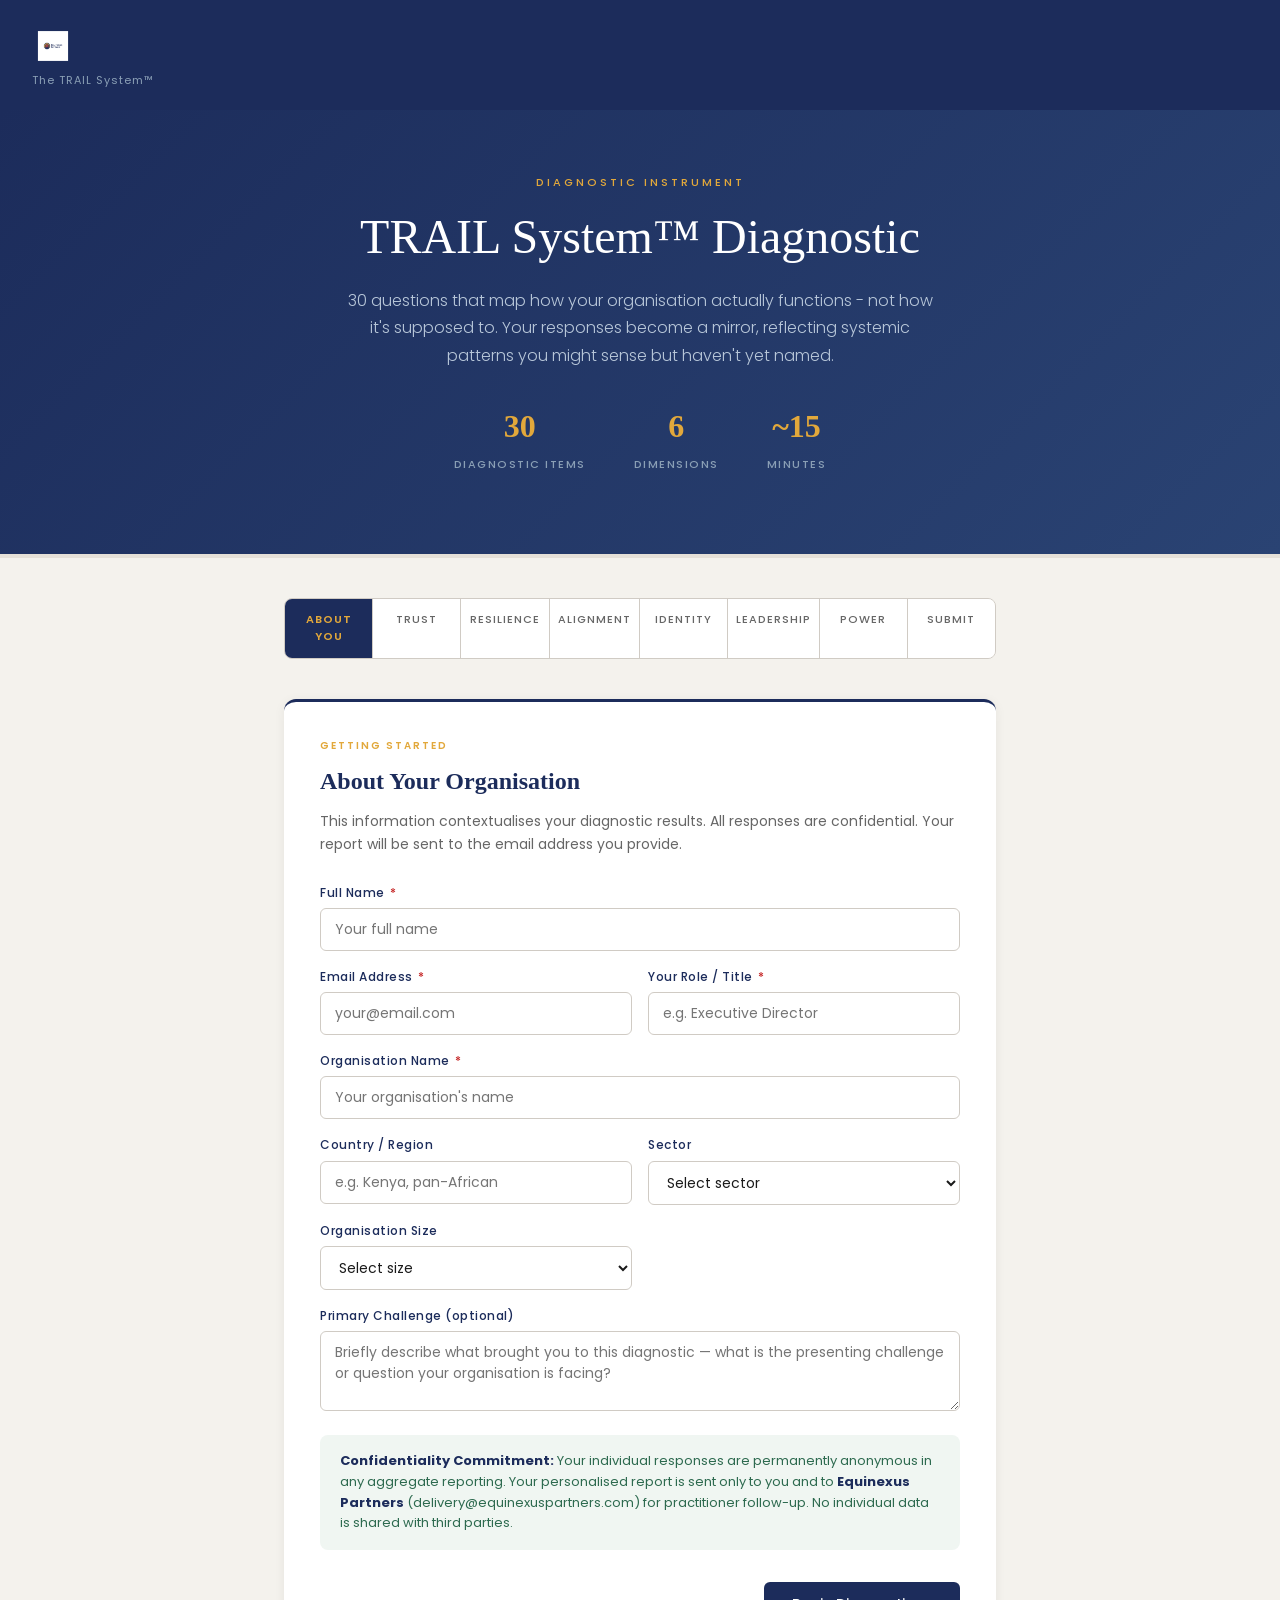
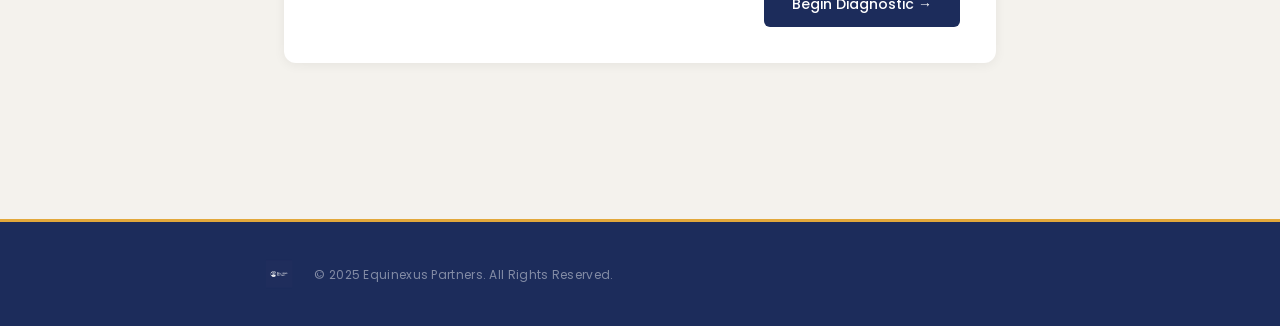
==== index.html @ 81860907 "Rename Trail.html to index.html" ====
<!DOCTYPE html>
<html lang="en">
<head>
<meta charset="UTF-8">
<meta name="viewport" content="width=device-width, initial-scale=1">
<title>TRAIL System™ Diagnostic | Equinexus Partners</title>
<link rel="stylesheet" href="styles.css">
<link href="https://fonts.googleapis.com/css2?family=Cinzel:wght@400;600;700&family=Poppins:wght@300;400;500;600;700&display=swap" rel="stylesheet">
</head>
<body>

<header class="site-header">
  <div class="header-left">
    <!-- White/ivory logo for header (has white background — blends on light header) -->
    <img src="media/Equinexuslogo-SoftIvory-Support.png" alt="Equinexus Partners" class="header-logo" style="height:52px;width:auto;display:block;">
  <div class="tagline">The TRAIL System&trade;</div>
</header>

<div class="hero">
  <div class="hero-eyebrow">Diagnostic Instrument</div>
  <h1>TRAIL System&trade; Diagnostic</h1>
  <p>30 questions that map how your organisation actually functions - not how it&#39;s supposed to. Your responses become a mirror, reflecting systemic patterns you might sense but haven&#39;t yet named.</p>
  <div class="hero-stats">
    <div class="hero-stat"><div class="num">30</div><div class="label">Diagnostic Items</div></div>
    <div class="hero-stat"><div class="num">6</div><div class="label">Dimensions</div></div>
    <div class="hero-stat"><div class="num">~15</div><div class="label">Minutes</div></div>
  </div>
</div>

<div class="progress-bar-outer">
  <div class="progress-bar-inner" id="progressBar"></div>
</div>

<div class="main">

  <!-- PHASE INDICATOR -->
  <div class="phase-indicator" id="phaseIndicator">
    <div class="phase-step active" id="ph0">About You</div>
    <div class="phase-step" id="ph1">Trust</div>
    <div class="phase-step" id="ph2">Resilience</div>
    <div class="phase-step" id="ph3">Alignment</div>
    <div class="phase-step" id="ph4">Identity</div>
    <div class="phase-step" id="ph5">Leadership</div>
    <div class="phase-step" id="ph6">Power</div>
    <div class="phase-step" id="ph7">Submit</div>
  </div>

  <!-- SECTION 0: INTRO -->
  <div class="section-card intro-card active" id="sec-0">
    <div class="section-header">
      <div class="section-eyebrow">Getting Started</div>
      <h2>About Your Organisation</h2>
      <p>This information contextualises your diagnostic results. All responses are confidential. Your report will be sent to the email address you provide.</p>
    </div>
    <div class="intro-grid">
      <div class="field-group field-full">
        <label>Full Name <span class="req">*</span></label>
        <input type="text" id="f-name" placeholder="Your full name" required>
      </div>
      <div class="field-group">
        <label>Email Address <span class="req">*</span></label>
        <input type="email" id="f-email" placeholder="your@email.com" required>
      </div>
      <div class="field-group">
        <label>Your Role / Title <span class="req">*</span></label>
        <input type="text" id="f-role" placeholder="e.g. Executive Director">
      </div>
      <div class="field-group field-full">
        <label>Organisation Name <span class="req">*</span></label>
        <input type="text" id="f-orgName" placeholder="Your organisation&#39;s name">
      </div>
      <div class="field-group">
        <label>Country / Region</label>
        <input type="text" id="f-country" placeholder="e.g. Kenya, pan-African">
      </div>
      <div class="field-group">
        <label>Sector</label>
        <select id="f-sector">
          <option value="">Select sector</option>
          <option>INGO / International NGO</option>
          <option>Local NGO / Civil Society</option>
          <option>Foundation / Philanthropy</option>
          <option>Social Enterprise</option>
          <option>Corporate / Private Sector</option>
          <option>University / Higher Education</option>
          <option>Government / Public Sector</option>
          <option>Multilateral / UN Agency</option>
          <option>Other</option>
        </select>
      </div>
      <div class="field-group">
        <label>Organisation Size</label>
        <select id="f-orgSize">
          <option value="">Select size</option>
          <option>1&#8211;20 staff</option>
          <option>21&#8211;50 staff</option>
          <option>51&#8211;150 staff</option>
          <option>151&#8211;500 staff</option>
          <option>500+ staff</option>
        </select>
      </div>
      <div class="field-group field-full">
        <label>Primary Challenge (optional)</label>
        <textarea id="f-challenge" placeholder="Briefly describe what brought you to this diagnostic &#8212; what is the presenting challenge or question your organisation is facing?"></textarea>
      </div>
    </div>
    <div class="privacy-note">
      <strong>Confidentiality Commitment:</strong> Your individual responses are permanently anonymous in any aggregate reporting. Your personalised report is sent only to you and to <strong>Equinexus Partners</strong> (delivery@equinexuspartners.com) for practitioner follow-up. No individual data is shared with third parties.
    </div>
    <div id="err-0" class="error-msg"></div>
    <div class="nav-row">
      <div></div>
      <button class="btn btn-primary" onclick="nextSection(0)">Begin Diagnostic &rarr;</button>
    </div>
  </div>

  <!-- SECTIONS 1-6: DIMENSIONS (Generated by JavaScript) -->

  <!-- SECTION 7: SUBMIT -->
  <div class="section-card" id="sec-7">
    <div class="section-header">
      <div class="section-eyebrow">Final Step</div>
      <h2>Review &amp; Generate Your Report</h2>
      <p>You have completed all 30 diagnostic items. Your responses will now be scored across six dimensions, interpreted through the TRAIL conditions framework, and a personalised Stewardship Debt Profile Report will be generated for you.</p>
    </div>
    <div style="background:#f9f6f2;border-radius:8px;padding:20px 24px;margin-bottom:24px;border-left:3px solid #e2a83b">
      <div style="font-size:12px;letter-spacing:1px;text-transform:uppercase;color:#1c2c5b;margin-bottom:12px;font-weight:600">What happens when you submit</div>
      <div style="font-size:14px;color:#2a2a2a;line-height:1.8">
        &#10022; Your responses are scored across T&middot;R&middot;A&middot;I&middot;L&middot;P dimensions<br>
        &#10022; The Power &amp; Stewardship modifier is applied<br>
        &#10022; Your coherence condition is identified per dimension<br>
        &#10022; An archetype is assigned<br>
        &#10022; An AI-powered narrative report is generated by the Equinexus diagnostic intelligence system<br>
        &#10022; Your report is emailed to you and to our practitioners
      </div>
    </div>
    <div id="err-7" class="error-msg"></div>
    <div class="nav-row">
      <button class="btn btn-secondary" onclick="prevSection(7)">&larr; Back</button>
      <button class="btn btn-submit" onclick="submitSurvey()" id="submitBtn">Generate My Report &rarr;</button>
    </div>
  </div>

  <!-- RESULT -->
  <div class="result-card" id="resultCard">
    <div class="submit-icon">&#10022;</div>
    <div id="result-sdi" class="result-sdi">&mdash;</div>
    <div class="result-level">Stewardship Debt Index</div>
    <div id="result-level-label" style="font-size:16px;font-weight:600;color:#1c2c5b;margin-top:8px"></div>
    <div id="result-arch" class="result-arch"></div>
    <p id="result-email-sent" style="font-size:14px;color:#666;margin-top:20px;line-height:1.6"></p>
    <div class="result-links">
      <a id="reportLink" href="#" target="_blank" class="btn btn-primary" style="text-decoration:none;display:block">View Full Report &rarr;</a>
    </div>
    <div class="privacy-note" style="margin-top:20px">
      To schedule a Sense-Making Session with an Equinexus practitioner, contact <strong>delivery@equinexuspartners.com</strong>
    </div>
  </div>

</div>

<!-- LOADING OVERLAY -->
<div class="loading-overlay" id="loadingOverlay">
  <div class="loading-logo">Equinexus Partners &middot; The TRAIL System&trade;</div>
  <div class="spinner"></div>
  <div class="loading-status" id="loadingStatus">Processing your diagnostic...</div>
  <div class="loading-sub">This takes 30&#8211;60 seconds. Your report is being generated by the Equinexus diagnostic intelligence system.</div>
  <div class="loading-steps">
    <div class="loading-step active" id="lstep-1"><div class="step-dot"></div>Scoring six TRAIL dimensions</div>
    <div class="loading-step" id="lstep-2"><div class="step-dot"></div>Applying Power &amp; Stewardship modifier</div>
    <div class="loading-step" id="lstep-3"><div class="step-dot"></div>Identifying coherence conditions</div>
    <div class="loading-step" id="lstep-4"><div class="step-dot"></div>Assigning archetype profile</div>
    <div class="loading-step" id="lstep-5"><div class="step-dot"></div>Generating narrative report</div>
    <div class="loading-step" id="lstep-6"><div class="step-dot"></div>Building PDF report document</div>
    <div class="loading-step" id="lstep-7"><div class="step-dot"></div>Sending report to your email</div>
  </div>
</div>

<!-- ============================================================
     FOOTER
     ============================================================ -->
<footer class="site-footer">
  <div class="site-footer-inner">
    <img src="media/Equinexuslogo deepindigo-Anchor.png" alt="Equinexus Partners" class="footer-logo" style="height:48px;width:auto;display:block;border-radius:6px;">
      <span class="footer-copy">&copy; 2025 Equinexus Partners. All Rights Reserved.</span>
  </div>
</footer>

<script src="script.js"></script>
</body>
</html>
---- styles.css ----
@import url('https://fonts.googleapis.com/css2?family=Poppins:wght@300;400;500;600;700&display=swap');

* {
  box-sizing: border-box;
  margin: 0;
  padding: 0;
}

:root {
  /* EQUINEXUS BRAND COLORS */
  --primary: #1c2c5b;      /* Deep Indigo - anchor */
  --accent: #e2a83b;       /* Golden Ochre - warmth/heritage */
  --energy: #d14f3f;       /* Valencia Red - courage/innovation */
  --background: #f4f2ed;   /* Soft Ivory - transparency */
  --white: #ffffff;
  --text: #1a1a1a;
  --muted: #666666;
  --border: #d0cbc4;
  --danger: #c62828;
}

body {
  font-family: 'Poppins', sans-serif;
  background: var(--background);
  color: var(--text);
  min-height: 100vh;
  line-height: 1.6;
}

/* HEADER */
.site-header {
  background: var(--primary);
  padding: 20px 32px;
  display: flex;
  align-items: center;
  justify-content: space-between;
}

.site-header .brand {
  font-family: Georgia, serif;
  font-size: 13px;
  letter-spacing: 3px;
  text-transform: uppercase;
  color: var(--accent);
  font-weight: 600;
}

.site-header .tagline {
  font-size: 11px;
  color: #8a9fb5;
  letter-spacing: 1px;
}

/* HERO */
.hero {
  background: linear-gradient(135deg, #1c2c5b 0%, #2a4373 100%);
  color: #fff;
  padding: 64px 32px 80px;
  text-align: center;
}

.hero-eyebrow {
  font-size: 11px;
  letter-spacing: 3px;
  text-transform: uppercase;
  color: var(--accent);
  margin-bottom: 16px;
  font-weight: 500;
}

.hero h1 {
  font-family: Georgia, serif;
  font-size: clamp(28px, 5vw, 48px);
  font-weight: 400;
  line-height: 1.25;
  margin-bottom: 20px;
}

.hero p {
  font-size: 16px;
  color: #b8c7d9;
  max-width: 600px;
  margin: 0 auto 32px;
  line-height: 1.7;
  font-weight: 300;
}

.hero-stats {
  display: flex;
  justify-content: center;
  gap: 48px;
  flex-wrap: wrap;
  margin-top: 32px;
}

.hero-stat .num {
  font-family: Georgia, serif;
  font-size: 32px;
  color: var(--accent);
  font-weight: 600;
}

.hero-stat .label {
  font-size: 11px;
  letter-spacing: 1.5px;
  text-transform: uppercase;
  color: #8a9fb5;
  margin-top: 4px;
  font-weight: 500;
}

/* PROGRESS BAR */
.progress-bar-outer {
  background: #e5e0d8;
  height: 4px;
  position: sticky;
  top: 0;
  z-index: 100;
}

.progress-bar-inner {
  height: 4px;
  background: var(--accent);
  transition: width 0.4s ease;
  width: 0%;
}

/* MAIN CONTAINER */
.main {
  max-width: 760px;
  margin: 0 auto;
  padding: 40px 24px 80px;
}

/* PHASE INDICATOR */
.phase-indicator {
  display: flex;
  gap: 0;
  margin-bottom: 40px;
  border-radius: 8px;
  overflow: hidden;
  border: 1px solid var(--border);
}

.phase-step {
  flex: 1;
  padding: 12px 8px;
  text-align: center;
  background: var(--white);
  font-size: 11px;
  letter-spacing: 1px;
  text-transform: uppercase;
  color: var(--muted);
  border-right: 1px solid var(--border);
  transition: all 0.3s;
  font-weight: 500;
}

.phase-step:last-child {
  border-right: none;
}

.phase-step.active {
  background: var(--primary);
  color: var(--accent);
  font-weight: 600;
}

.phase-step.done {
  background: #e8f0eb;
  color: #2d6a4f;
  font-weight: 500;
}

/* SECTION CARD */
.section-card {
  background: var(--white);
  border-radius: 12px;
  padding: 36px;
  margin-bottom: 28px;
  box-shadow: 0 2px 12px rgba(0, 0, 0, 0.06);
  border-top: 3px solid var(--accent);
  display: none;
}

.section-card.active {
  display: block;
}

.section-card.intro-card {
  border-top-color: var(--primary);
}

.section-header {
  margin-bottom: 28px;
}

.section-eyebrow {
  font-size: 10px;
  letter-spacing: 2px;
  text-transform: uppercase;
  color: var(--accent);
  margin-bottom: 8px;
  font-weight: 600;
}

.section-header h2 {
  font-family: Georgia, serif;
  font-size: 24px;
  font-weight: 600;
  color: var(--primary);
  margin-bottom: 10px;
}

.section-header p {
  font-size: 14px;
  color: var(--muted);
  line-height: 1.6;
  font-weight: 400;
}

/* INTRO FORM FIELDS */
.intro-grid {
  display: grid;
  grid-template-columns: 1fr 1fr;
  gap: 16px;
  margin-bottom: 24px;
}

@media (max-width: 580px) {
  .intro-grid {
    grid-template-columns: 1fr;
  }
}

.field-group {
  display: flex;
  flex-direction: column;
  gap: 6px;
}

.field-group label {
  font-size: 12px;
  font-weight: 500;
  color: var(--primary);
  letter-spacing: 0.5px;
}

.field-group label span.req {
  color: var(--danger);
  margin-left: 2px;
}

.field-group input,
.field-group select,
.field-group textarea {
  padding: 10px 14px;
  border: 1.5px solid var(--border);
  border-radius: 6px;
  font-family: 'Poppins', sans-serif;
  font-size: 14px;
  color: var(--text);
  background: var(--white);
  transition: border-color 0.2s;
  width: 100%;
}

.field-group input:focus,
.field-group select:focus,
.field-group textarea:focus {
  outline: none;
  border-color: var(--primary);
}

.field-group textarea {
  resize: vertical;
  min-height: 80px;
}

.field-full {
  grid-column: 1 / -1;
}

/* LIKERT QUESTIONS */
.question-block {
  padding: 20px 0;
  border-bottom: 1px solid var(--border);
  transition: all 0.3s;
}

.question-block:last-child {
  border-bottom: none;
}

.question-block.highlight-error {
  background: #fff8e6;
  border-left: 3px solid var(--accent);
  padding-left: 17px;
  border-radius: 6px;
}

.question-text {
  font-size: 15px;
  font-weight: 400;
  color: var(--text);
  margin-bottom: 16px;
  line-height: 1.6;
}

.question-code {
  font-size: 10px;
  letter-spacing: 1.5px;
  text-transform: uppercase;
  color: var(--accent);
  font-weight: 600;
  margin-bottom: 6px;
}

.likert-row {
  display: flex;
  gap: 8px;
  flex-wrap: wrap;
}

.likert-option {
  flex: 1;
  min-width: 56px;
}

.likert-option input[type="radio"] {
  display: none;
}

.likert-option label {
  display: flex;
  flex-direction: column;
  align-items: center;
  gap: 6px;
  padding: 12px 8px;
  border: 1.5px solid var(--border);
  border-radius: 8px;
  cursor: pointer;
  transition: all 0.2s;
  text-align: center;
  background: var(--white);
}

.likert-option label:hover {
  border-color: var(--primary);
  background: #f0f4f8;
}

.likert-option input:checked + label {
  border-color: var(--primary);
  background: var(--primary);
  color: #fff;
}

.likert-num {
  font-size: 18px;
  font-weight: 600;
  font-family: Georgia, serif;
}

.likert-label {
  font-size: 9px;
  letter-spacing: 0.5px;
  text-transform: uppercase;
  color: inherit;
  opacity: 0.8;
  line-height: 1.2;
}

.likert-option input:checked + label .likert-label {
  color: var(--accent);
  opacity: 1;
}

/* SCALE LABELS */
.scale-labels {
  display: flex;
  justify-content: space-between;
  font-size: 10px;
  color: var(--muted);
  margin-top: 6px;
  padding: 0 4px;
}

/* DIMENSION BANNER */
.dim-banner {
  display: flex;
  align-items: center;
  gap: 16px;
  background: var(--primary);
  color: #fff;
  border-radius: 8px;
  padding: 16px 20px;
  margin-bottom: 24px;
}

.dim-banner .dim-code {
  font-family: Georgia, serif;
  font-size: 36px;
  color: var(--accent);
  line-height: 1;
  font-weight: 600;
}

.dim-banner .dim-info .dim-name {
  font-size: 16px;
  font-weight: 600;
}

.dim-banner .dim-info .dim-desc {
  font-size: 12px;
  color: #b8c7d9;
  margin-top: 3px;
  font-weight: 300;
}

/* NAVIGATION BUTTONS */
.nav-row {
  display: flex;
  justify-content: space-between;
  align-items: center;
  margin-top: 32px;
  gap: 16px;
}

.btn {
  padding: 12px 28px;
  border-radius: 6px;
  font-family: 'Poppins', sans-serif;
  font-size: 14px;
  font-weight: 500;
  cursor: pointer;
  border: none;
  transition: all 0.2s;
  text-align: center;
}

.btn-primary {
  background: var(--primary);
  color: #fff;
}

.btn-primary:hover {
  background: #152140;
}

.btn-secondary {
  background: transparent;
  color: var(--primary);
  border: 1.5px solid var(--primary);
}

.btn-secondary:hover {
  background: #f0f4f8;
}

.btn-submit {
  background: var(--accent);
  color: var(--primary);
  font-weight: 600;
}

.btn-submit:hover {
  background: #d09830;
}

.btn:disabled {
  opacity: 0.5;
  cursor: not-allowed;
}

/* ERROR MESSAGES */
.error-msg {
  background: #fdecea;
  border: 1px solid #f5c6cb;
  color: var(--danger);
  border-radius: 6px;
  padding: 12px 16px;
  font-size: 13px;
  margin-top: 12px;
  display: none;
  line-height: 1.5;
}

/* LOADING OVERLAY */
.loading-overlay {
  display: none;
  position: fixed;
  inset: 0;
  background: rgba(28, 44, 91, 0.95);
  z-index: 999;
  flex-direction: column;
  align-items: center;
  justify-content: center;
  color: #fff;
  text-align: center;
  padding: 40px;
}

.loading-overlay.active {
  display: flex;
}

.loading-logo {
  font-family: Georgia, serif;
  font-size: 13px;
  letter-spacing: 3px;
  text-transform: uppercase;
  color: var(--accent);
  margin-bottom: 32px;
  font-weight: 600;
}

.spinner {
  width: 56px;
  height: 56px;
  border: 3px solid rgba(226, 168, 59, 0.2);
  border-top-color: var(--accent);
  border-radius: 50%;
  animation: spin 1s linear infinite;
  margin-bottom: 28px;
}

@keyframes spin {
  to {
    transform: rotate(360deg);
  }
}

.loading-status {
  font-size: 16px;
  margin-bottom: 10px;
  font-family: Georgia, serif;
  font-weight: 400;
}

.loading-sub {
  font-size: 13px;
  color: #b8c7d9;
  max-width: 400px;
  line-height: 1.6;
  font-weight: 300;
}

.loading-steps {
  margin-top: 28px;
  text-align: left;
  max-width: 320px;
  width: 100%;
}

.loading-step {
  display: flex;
  align-items: center;
  gap: 12px;
  padding: 8px 0;
  font-size: 13px;
  color: #8a9fb5;
  border-bottom: 1px solid rgba(255, 255, 255, 0.08);
  font-weight: 400;
}

.loading-step.done {
  color: var(--accent);
}

.loading-step.active {
  color: #fff;
  font-weight: 500;
}

.step-dot {
  width: 8px;
  height: 8px;
  border-radius: 50%;
  background: currentColor;
  flex-shrink: 0;
}

/* RESULT CARD */
.result-card {
  background: var(--white);
  border-radius: 12px;
  padding: 40px;
  text-align: center;
  max-width: 580px;
  margin: 40px auto;
  box-shadow: 0 4px 24px rgba(0, 0, 0, 0.1);
  border-top: 4px solid var(--accent);
  display: none;
}

.result-card.active {
  display: block;
}

.submit-icon {
  font-size: 48px;
  margin-bottom: 16px;
  color: var(--accent);
}

.result-sdi {
  font-family: Georgia, serif;
  font-size: 72px;
  font-weight: 600;
  color: var(--primary);
  line-height: 1;
}

.result-level {
  font-size: 14px;
  letter-spacing: 2px;
  text-transform: uppercase;
  color: var(--accent);
  margin-top: 8px;
  font-weight: 600;
}

.result-arch {
  font-size: 18px;
  color: var(--muted);
  margin-top: 16px;
  font-weight: 400;
}

.result-links {
  display: flex;
  flex-direction: column;
  gap: 12px;
  margin-top: 28px;
}

/* PRIVACY NOTE */
.privacy-note {
  background: #f0f6f2;
  border-radius: 8px;
  padding: 16px 20px;
  font-size: 13px;
  color: #2d6a4f;
  margin-top: 24px;
  line-height: 1.6;
}

.privacy-note strong {
  color: var(--primary);
}

.privacy-note a {
  color: var(--primary);
  text-decoration: underline;
}

/* HIDDEN UTILITY */
.hidden {
  display: none;
}

/* ── SITE FOOTER ── */
.site-footer {
  background: var(--primary);
  border-top: 3px solid var(--accent);
  padding: 28px 48px;
  margin-top: 48px;
}

.site-footer-inner {
  display: flex;
  align-items: center;
  gap: 16px;
  flex-wrap: wrap;
  max-width: 760px;
  margin: 0 auto;
}

.footer-logo {
  height: 48px;
  width: auto;
  display: block;
  border-radius: 6px;
}

.footer-copy {
  font-family: 'Poppins', sans-serif;
  font-size: 12px;
  color: rgba(255,255,255,0.45);
  letter-spacing: 0.3px;
}

/* ── UNANSWERED QUESTION HIGHLIGHT ── */
/* script.js adds .unanswered; styles.css uses .highlight-error — support both */
.question-block.unanswered,
.question-block.highlight-error {
  background: #fff8e6;
  border-left: 3px solid var(--accent);
  padding-left: 17px;
  border-radius: 6px;
}

/* ── ERROR MSG — show when has text content ── */
.error-msg:not(:empty) {
  display: block;
}

/* RESPONSIVE */
@media (max-width: 600px) {
  .site-header {
    flex-direction: column;
    gap: 8px;
    text-align: center;
  }

  .hero {
    padding: 48px 20px 60px;
  }

  .hero h1 {
    font-size: 28px;
  }

  .hero-stats {
    gap: 24px;
  }

  .main {
    padding: 24px 16px 60px;
  }

  .section-card {
    padding: 24px;
  }

  .phase-indicator {
    flex-wrap: wrap;
  }

  .phase-step {
    font-size: 9px;
    padding: 10px 6px;
  }

  .likert-row {
    flex-wrap: wrap;
  }

  .likert-option {
    min-width: 48px;
  }

  .result-card {
    padding: 28px 20px;
  }

  .result-sdi {
    font-size: 56px;
  }

  .site-footer {
    padding: 20px 24px;
  }
}
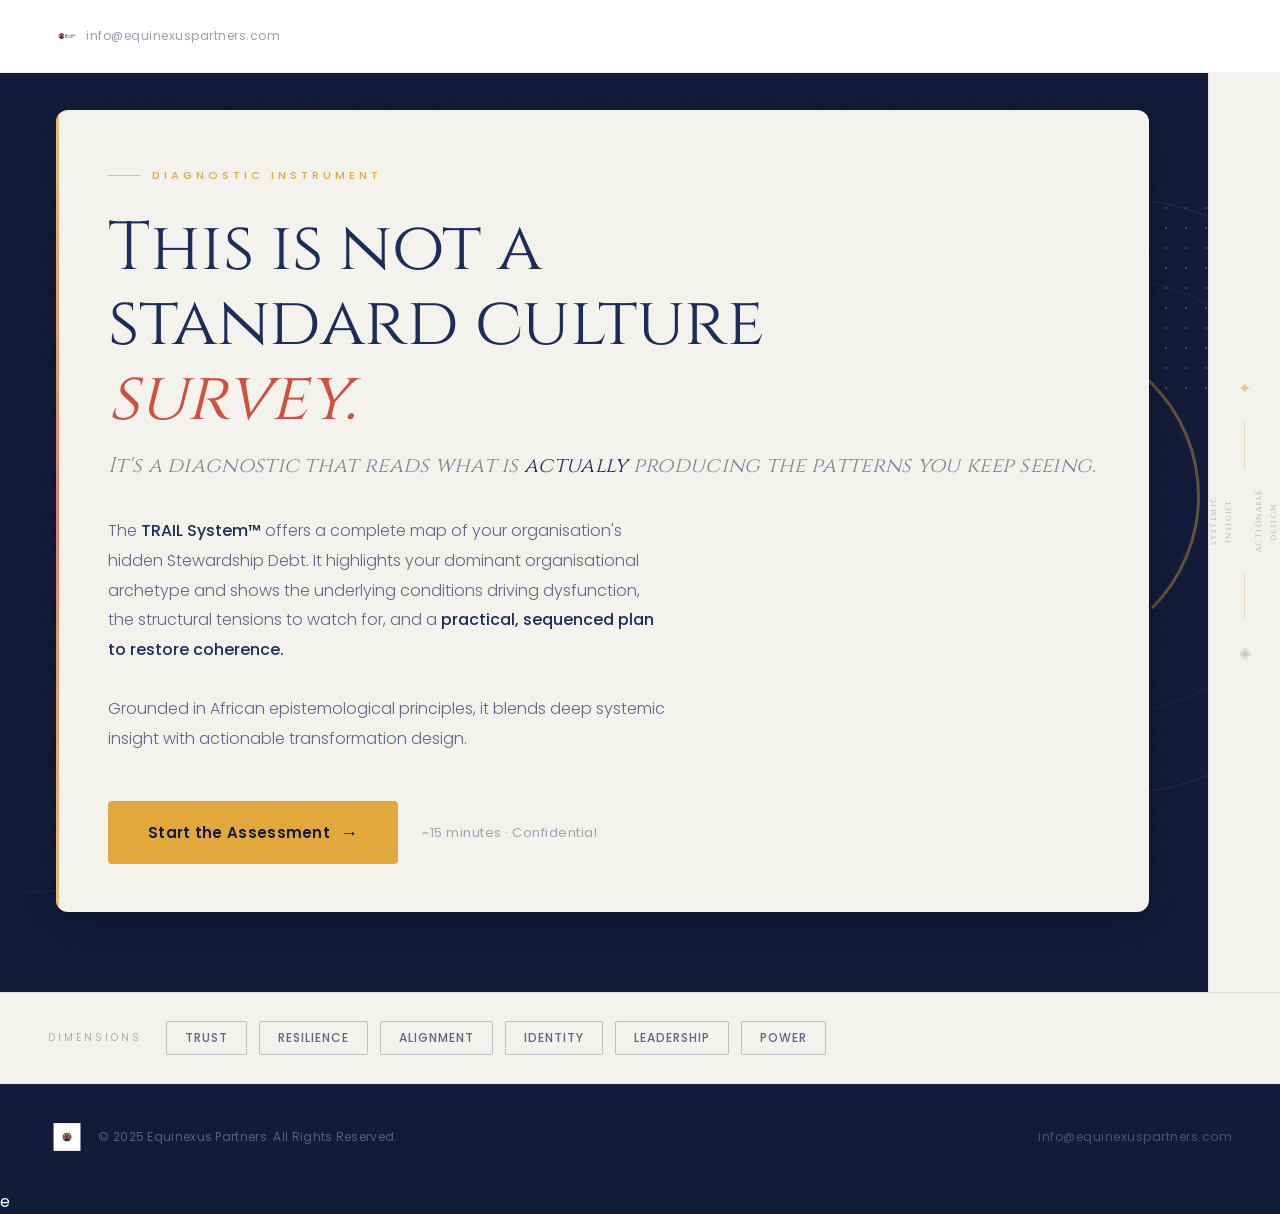
==== commit 3f30dbf1: "Update and rename landingT.html to index.html" ====
--- a/index.html
+++ b/index.html
@@ -3,189 +3,1007 @@
 <head>
 <meta charset="UTF-8">
 <meta name="viewport" content="width=device-width, initial-scale=1">
-<title>TRAIL System™ Diagnostic | Equinexus Partners</title>
-<link rel="stylesheet" href="styles.css">
-<link href="https://fonts.googleapis.com/css2?family=Cinzel:wght@400;600;700&family=Poppins:wght@300;400;500;600;700&display=swap" rel="stylesheet">
+<title>TRAIL System™ | Equinexus Partners</title>
+<link href="https://fonts.googleapis.com/css2?family=Cinzel:wght@400;600;700&family=Poppins:wght@300;400;500;600&display=swap" rel="stylesheet">
+<style>
+  :root {
+    --indigo: #1c2c5b;
+    --indigo-deep: #111b3a;
+    --gold: #e2a83b;
+    --gold-light: #f0c46a;
+    --red: #d14f3f;
+    --ivory: #f4f2ed;
+    --ivory-dark: #e8e4dc;
+    --white: #ffffff;
+    --text: #1a1a1a;
+    --muted: #7a7a7a;
+  }
+
+  * { box-sizing: border-box; margin: 0; padding: 0; }
+
+  body {
+    font-family: 'Poppins', sans-serif;
+    background: var(--indigo-deep);
+    color: var(--white);
+    overflow-x: hidden;
+  }
+
+  /* ── NOISE TEXTURE OVERLAY ── */
+  body::before {
+    content: '';
+    position: fixed;
+    inset: 0;
+    background-image: url("data:image/svg+xml,%3Csvg viewBox='0 0 256 256' xmlns='http://www.w3.org/2000/svg'%3E%3Cfilter id='noise'%3E%3CfeTurbulence type='fractalNoise' baseFrequency='0.9' numOctaves='4' stitchTiles='stitch'/%3E%3C/filter%3E%3Crect width='100%25' height='100%25' filter='url(%23noise)' opacity='0.04'/%3E%3C/svg%3E");
+    pointer-events: none;
+    z-index: 0;
+    opacity: 0.6;
+  }
+
+  /* ── TOP BAR ── */
+  .topbar {
+    position: fixed;
+    top: 0; left: 0; right: 0;
+    z-index: 100;
+    display: flex;
+    justify-content: space-between;
+    align-items: center;
+    padding: 12px 48px;
+    background: #ffffff;
+    border-bottom: 1px solid rgba(28,44,91,0.07);
+    animation: fadeInDown 0.8s ease both;
+    transition: box-shadow 0.3s ease;
+  }
+
+  .topbar-logo {
+    display: flex;
+    align-items: center;
+  }
+
+  .topbar-logo-img {
+    height: 60px;
+    width: auto;
+    display: block;
+    /* No blend mode - logo PNG has white bg, topbar is white too */
+  }
+
+  /* Topbar matches logo PNG white background exactly */
+  .topbar {
+    background-color: #ffffff !important;
+    border-bottom: 1px solid rgba(28,44,91,0.07) !important;
+  }
+
+  .footer-logo-img {
+    height: 48px;
+    width: auto;
+    display: block;
+    border-radius: 6px;
+  }
+
+  .topbar-contact {
+    font-size: 12px;
+    color: rgba(28,44,91,0.45);
+    letter-spacing: 0.5px;
+  }
+  .topbar-contact a { color: rgba(28,44,91,0.45); text-decoration: none; transition: color 0.2s; }
+  .topbar-contact a:hover { color: var(--indigo); }
+
+  /* ── HERO SECTION ── */
+  .hero {
+    position: relative;
+    min-height: 100vh;
+    display: flex;
+    flex-direction: row;
+    align-items: stretch;
+    padding: 0;
+    overflow: hidden;
+  }
+
+  /* ── HERO SECTION ── */
+  .hero {
+    position: relative;
+    min-height: 100vh;
+    display: flex;
+    flex-direction: row;
+    align-items: stretch;
+    padding: 0;
+    overflow: hidden;
+  }
+
+  /* ── RIGHT IVORY COLUMN — pinned to far right edge ── */
+  .hero-right-col {
+    position: absolute;
+    top: 0;
+    right: 0;
+    bottom: 0;
+    z-index: 2;
+    width: 72px;
+    background: var(--ivory);
+    border-left: 1px solid rgba(28,44,91,0.08);
+    display: flex;
+    align-items: center;
+    justify-content: center;
+    padding: 80px 0 32px;
+  }
+
+  .right-col-inner {
+    display: flex;
+    flex-direction: column;
+    align-items: center;
+    gap: 20px;
+    width: 100%;
+    padding: 0 12px;
+  }
+
+  .right-col-mark {
+    font-size: 16px;
+    color: var(--gold);
+    opacity: 0.6;
+  }
+
+  .right-col-mark--faint {
+    opacity: 0.2;
+    color: var(--indigo);
+  }
+
+  .right-col-divider {
+    width: 1px;
+    height: 48px;
+    background: linear-gradient(to bottom, rgba(28,44,91,0.12), rgba(226,168,59,0.35), rgba(28,44,91,0.12));
+  }
+
+  .right-col-tagline {
+    font-family: 'Cinzel', serif;
+    font-size: 7.5px;
+    letter-spacing: 1.5px;
+    color: rgba(28,44,91,0.4);
+    text-align: center;
+    line-height: 2;
+    text-transform: uppercase;
+    writing-mode: vertical-rl;
+    transform: rotate(180deg);
+  }
+
+  /* ── HERO MAIN CONTENT ── */
+  .hero-bg {
+    position: absolute;
+    inset: 0;
+    pointer-events: none;
+    z-index: 0;
+  }
+  .hero-bg {
+    position: absolute;
+    inset: 0;
+    pointer-events: none;
+    z-index: 0;
+  }
+
+  .geo-circle-1 {
+    position: absolute;
+    right: -120px;
+    top: 50%;
+    transform: translateY(-50%);
+    width: 600px;
+    height: 600px;
+    border-radius: 50%;
+    border: 1px solid rgba(226,168,59,0.15);
+    animation: rotateSlow 60s linear infinite;
+  }
+
+  .geo-circle-2 {
+    position: absolute;
+    right: -40px;
+    top: 50%;
+    transform: translateY(-50%);
+    width: 440px;
+    height: 440px;
+    border-radius: 50%;
+    border: 1px solid rgba(226,168,59,0.1);
+  }
+
+  .geo-arc {
+    position: absolute;
+    right: 80px;
+    top: 50%;
+    transform: translateY(-50%);
+    width: 320px;
+    height: 320px;
+    border-radius: 50%;
+    border: 3px solid transparent;
+    border-top-color: var(--gold);
+    border-right-color: var(--gold);
+    opacity: 0.4;
+    animation: rotateSlow 25s linear infinite reverse;
+  }
+
+  .geo-dot-grid {
+    position: absolute;
+    right: 5%;
+    top: 20%;
+    width: 200px;
+    height: 200px;
+    background-image: radial-gradient(circle, rgba(226,168,59,0.3) 1px, transparent 1px);
+    background-size: 20px 20px;
+    opacity: 0.4;
+    animation: fadeIn 1.5s ease both 0.8s;
+  }
+
+  .geo-line {
+    position: absolute;
+    left: 0;
+    bottom: 100px;
+    width: 300px;
+    height: 1px;
+    background: linear-gradient(to right, transparent, rgba(226,168,59,0.3), transparent);
+  }
+
+  /* African-inspired decorative element */
+  .geo-triangle {
+    position: absolute;
+    top: 15%;
+    right: 30%;
+    width: 0;
+    height: 0;
+    border-left: 12px solid transparent;
+    border-right: 12px solid transparent;
+    border-bottom: 20px solid rgba(226,168,59,0.2);
+    animation: pulse 4s ease-in-out infinite;
+  }
+
+  .glow-orb {
+    position: absolute;
+    right: 15%;
+    top: 30%;
+    width: 400px;
+    height: 400px;
+    background: radial-gradient(circle, rgba(226,168,59,0.06) 0%, transparent 70%);
+    border-radius: 50%;
+  }
+
+  /* ── IVORY BAND ── */
+  .hero-ivory-band {
+    background: var(--ivory);
+    border-radius: 12px;
+    padding: 48px 52px;
+    box-shadow: 0 8px 48px rgba(0,0,0,0.25), 0 2px 12px rgba(0,0,0,0.15);
+    position: relative;
+    overflow: hidden;
+  }
+
+  /* Subtle gold accent line on left edge */
+  .hero-ivory-band::before {
+    content: '';
+    position: absolute;
+    left: 0; top: 0; bottom: 0;
+    width: 3px;
+    background: linear-gradient(to bottom, var(--gold), var(--red), var(--gold));
+    opacity: 0.7;
+  }
+
+  /* Override text colours inside the ivory band to be dark */
+  .hero-ivory-band .hero-eyebrow {
+    color: var(--gold);
+  }
+
+  .hero-ivory-band .hero-headline {
+    color: var(--indigo);
+  }
+
+  .hero-ivory-band .hero-headline em {
+    color: var(--red);
+  }
+
+  .hero-ivory-band .hero-sub {
+    color: rgba(28,44,91,0.55);
+  }
+
+  .hero-ivory-band .hero-sub em {
+    color: var(--indigo);
+    font-style: italic;
+  }
+
+  .hero-ivory-band .hero-body {
+    color: rgba(28,44,91,0.7);
+  }
+
+  .hero-ivory-band .hero-body strong {
+    color: var(--indigo);
+  }
+
+  .hero-ivory-band .btn-secondary-text {
+    color: rgba(28,44,91,0.4);
+  }
+
+  /* ── HERO CONTENT ── */
+  .hero-content {
+    position: relative;
+    z-index: 1;
+    flex: 1;
+    display: flex;
+    align-items: center;
+    padding: 110px 120px 80px 56px;
+  }
+
+  .hero-eyebrow {
+    display: inline-flex;
+    align-items: center;
+    gap: 12px;
+    font-size: 11px;
+    letter-spacing: 4px;
+    text-transform: uppercase;
+    color: var(--gold);
+    font-weight: 500;
+    margin-bottom: 28px;
+  }
+
+  .hero-eyebrow::before {
+    content: '';
+    display: block;
+    width: 32px;
+    height: 1px;
+    background: var(--gold);
+    opacity: 0.7;
+  }
+
+  .hero-headline {
+    font-family: 'Cinzel', Georgia, serif;
+    font-size: clamp(38px, 5.5vw, 68px);
+    font-weight: 400;
+    line-height: 1.1;
+    color: var(--white);
+    margin-bottom: 16px;
+    letter-spacing: -0.5px;
+  }
+
+  .hero-headline em {
+    font-style: italic;
+    color: var(--gold);
+  }
+
+  .hero-headline .line-accent {
+    display: block;
+    position: relative;
+  }
+
+  .hero-sub {
+    font-family: 'Cinzel', serif;
+    font-size: clamp(16px, 2vw, 21px);
+    font-weight: 400;
+    color: rgba(255,255,255,0.5);
+    margin-bottom: 36px;
+    font-style: italic;
+    letter-spacing: 0.3px;
+  }
+
+  .hero-body {
+    font-size: 16px;
+    line-height: 1.85;
+    color: rgba(255,255,255,0.7);
+    margin-bottom: 48px;
+    max-width: 560px;
+    font-weight: 300;
+  }
+
+  .hero-body strong {
+    color: rgba(255,255,255,0.95);
+    font-weight: 500;
+  }
+
+  /* ── CTA GROUP ── */
+  .cta-group {
+    display: flex;
+    align-items: center;
+    gap: 24px;
+    flex-wrap: wrap;
+  }
+
+  .btn-primary-hero {
+    display: inline-flex;
+    align-items: center;
+    gap: 10px;
+    padding: 18px 40px;
+    background: var(--gold);
+    color: var(--indigo-deep);
+    font-size: 15px;
+    font-weight: 600;
+    text-decoration: none;
+    border-radius: 4px;
+    letter-spacing: 0.3px;
+    transition: all 0.3s ease;
+    position: relative;
+    overflow: hidden;
+  }
+
+  .btn-primary-hero::before {
+    content: '';
+    position: absolute;
+    inset: 0;
+    background: rgba(255,255,255,0.15);
+    transform: translateX(-100%);
+    transition: transform 0.3s ease;
+  }
+
+  .btn-primary-hero:hover::before { transform: translateX(0); }
+  .btn-primary-hero:hover {
+    transform: translateY(-2px);
+    box-shadow: 0 8px 28px rgba(226,168,59,0.35);
+  }
+
+  .btn-arrow {
+    font-size: 18px;
+    transition: transform 0.3s ease;
+  }
+  .btn-primary-hero:hover .btn-arrow { transform: translateX(4px); }
+
+  .btn-secondary-text {
+    font-size: 13px;
+    color: rgba(255,255,255,0.45);
+    letter-spacing: 0.5px;
+  }
+
+  /* ── STATS ROW ── */
+  .stats-row {
+    display: flex;
+    gap: 0;
+    margin-top: 56px;
+    border-top: 1px solid rgba(255,255,255,0.08);
+    padding-top: 36px;
+    max-width: 480px;
+    animation: heroReveal 1s ease both 0.6s;
+  }
+
+  .stat-item {
+    flex: 1;
+    padding-right: 32px;
+    border-right: 1px solid rgba(255,255,255,0.08);
+  }
+
+  .stat-item:last-child {
+    padding-right: 0;
+    border-right: none;
+    padding-left: 32px;
+  }
+
+  .stat-item:not(:first-child):not(:last-child) {
+    padding-left: 32px;
+  }
+
+  .stat-num {
+    font-family: 'Cinzel', serif;
+    font-size: 36px;
+    font-weight: 700;
+    color: var(--gold);
+    line-height: 1;
+    margin-bottom: 6px;
+  }
+
+  .stat-label {
+    font-size: 11px;
+    letter-spacing: 1.5px;
+    text-transform: uppercase;
+    color: rgba(255,255,255,0.35);
+    font-weight: 400;
+    line-height: 1.4;
+  }
+
+  /* ── DIMENSIONS STRIP ── */
+  .dimensions-strip {
+    position: relative;
+    z-index: 1;
+    background: var(--ivory);
+    border-top: 1px solid rgba(28,44,91,0.08);
+    border-bottom: 1px solid rgba(28,44,91,0.08);
+    padding: 28px 48px;
+    display: flex;
+    align-items: center;
+    gap: 16px;
+    overflow: hidden;
+  }
+
+  .dim-label {
+    font-size: 10px;
+    letter-spacing: 3px;
+    text-transform: uppercase;
+    color: rgba(28,44,91,0.35);
+    white-space: nowrap;
+    margin-right: 8px;
+    flex-shrink: 0;
+  }
+
+  .dim-tags {
+    display: flex;
+    gap: 12px;
+    flex-wrap: wrap;
+  }
+
+  .dim-tag {
+    padding: 7px 18px;
+    border: 1.5px solid rgba(28,44,91,0.25);
+    color: rgba(28,44,91,0.7);
+    font-size: 12px;
+    font-weight: 500;
+    border-radius: 2px;
+    letter-spacing: 1px;
+    text-transform: uppercase;
+    transition: all 0.2s;
+    cursor: default;
+    background: transparent;
+  }
+
+  .dim-tag:hover {
+    border-color: var(--indigo);
+    color: var(--indigo);
+    background: rgba(28,44,91,0.05);
+  }
+
+  /* ── FEATURES SECTION ── */
+  .features {
+    position: relative;
+    z-index: 1;
+    padding: 96px 48px;
+    display: grid;
+    grid-template-columns: 1fr 1fr;
+    gap: 80px;
+    max-width: 1200px;
+    margin: 0 auto;
+    align-items: center;
+  }
+
+  .features-left {
+    animation: fadeInLeft 0.8s ease both;
+  }
+
+  .section-eyebrow {
+    font-size: 10px;
+    letter-spacing: 4px;
+    text-transform: uppercase;
+    color: var(--gold);
+    margin-bottom: 20px;
+    display: flex;
+    align-items: center;
+    gap: 12px;
+  }
+
+  .section-eyebrow::before {
+    content: '';
+    width: 28px;
+    height: 1px;
+    background: var(--gold);
+    opacity: 0.6;
+  }
+
+  .features-heading {
+    font-family: 'Cinzel', serif;
+    font-size: clamp(28px, 3.5vw, 42px);
+    font-weight: 400;
+    line-height: 1.25;
+    color: var(--white);
+    margin-bottom: 24px;
+  }
+
+  .features-heading em {
+    font-style: italic;
+    color: var(--gold);
+  }
+
+  .features-body {
+    font-size: 15px;
+    line-height: 1.9;
+    color: rgba(255,255,255,0.55);
+    font-weight: 300;
+  }
+
+  .features-right {
+    display: flex;
+    flex-direction: column;
+    gap: 24px;
+    animation: fadeInRight 0.8s ease both 0.2s;
+  }
+
+  .feature-card {
+    padding: 28px 32px;
+    background: rgba(255,255,255,0.03);
+    border: 1px solid rgba(255,255,255,0.06);
+    border-left: 2px solid var(--gold);
+    border-radius: 2px;
+    transition: all 0.3s ease;
+    position: relative;
+    overflow: hidden;
+  }
+
+  .feature-card::before {
+    content: '';
+    position: absolute;
+    inset: 0;
+    background: linear-gradient(135deg, rgba(226,168,59,0.04), transparent);
+    opacity: 0;
+    transition: opacity 0.3s;
+  }
+
+  .feature-card:hover::before { opacity: 1; }
+  .feature-card:hover {
+    border-left-color: var(--gold);
+    background: rgba(255,255,255,0.05);
+    transform: translateX(4px);
+  }
+
+  .feature-icon {
+    font-size: 20px;
+    margin-bottom: 10px;
+    display: block;
+  }
+
+  .feature-title {
+    font-family: 'Cinzel', serif;
+    font-size: 17px;
+    font-weight: 400;
+    color: var(--white);
+    margin-bottom: 8px;
+  }
+
+  .feature-desc {
+    font-size: 13px;
+    line-height: 1.7;
+    color: rgba(255,255,255,0.45);
+    font-weight: 300;
+  }
+
+  /* ── PHILOSOPHY SECTION ── */
+  .philosophy {
+    position: relative;
+    z-index: 1;
+    padding: 80px 48px;
+    background: rgba(226,168,59,0.04);
+    border-top: 1px solid rgba(226,168,59,0.1);
+    border-bottom: 1px solid rgba(226,168,59,0.1);
+    text-align: center;
+  }
+
+  .philosophy-inner {
+    max-width: 720px;
+    margin: 0 auto;
+  }
+
+  .philosophy-quote {
+    font-family: 'Cinzel', serif;
+    font-size: clamp(22px, 3vw, 34px);
+    font-weight: 400;
+    font-style: italic;
+    line-height: 1.5;
+    color: rgba(255,255,255,0.85);
+    margin-bottom: 32px;
+    position: relative;
+    padding: 0 40px;
+  }
+
+  .philosophy-quote::before,
+  .philosophy-quote::after {
+    content: '"';
+    font-family: 'Cinzel', serif;
+    font-size: 80px;
+    color: var(--gold);
+    opacity: 0.2;
+    position: absolute;
+    line-height: 1;
+  }
+
+  .philosophy-quote::before { top: -20px; left: 0; }
+  .philosophy-quote::after { bottom: -40px; right: 0; content: '"'; }
+
+  .philosophy-attr {
+    font-size: 12px;
+    letter-spacing: 2px;
+    text-transform: uppercase;
+    color: var(--gold);
+    opacity: 0.7;
+  }
+
+  /* ── BOTTOM CTA ── */
+  .bottom-cta {
+    position: relative;
+    z-index: 1;
+    padding: 96px 48px;
+    text-align: center;
+  }
+
+  .bottom-cta-inner {
+    max-width: 600px;
+    margin: 0 auto;
+  }
+
+  .bottom-cta h2 {
+    font-family: 'Cinzel', serif;
+    font-size: clamp(28px, 4vw, 44px);
+    font-weight: 400;
+    color: var(--white);
+    margin-bottom: 20px;
+    line-height: 1.25;
+  }
+
+  .bottom-cta h2 em { font-style: italic; color: var(--gold); }
+
+  .bottom-cta p {
+    font-size: 15px;
+    color: rgba(255,255,255,0.5);
+    line-height: 1.8;
+    margin-bottom: 44px;
+    font-weight: 300;
+  }
+
+  .btn-primary-large {
+    display: inline-flex;
+    align-items: center;
+    gap: 12px;
+    padding: 20px 52px;
+    background: var(--gold);
+    color: var(--indigo-deep);
+    font-size: 16px;
+    font-weight: 600;
+    text-decoration: none;
+    border-radius: 4px;
+    letter-spacing: 0.3px;
+    transition: all 0.3s ease;
+    position: relative;
+    overflow: hidden;
+  }
+
+  .btn-primary-large:hover {
+    transform: translateY(-3px);
+    box-shadow: 0 12px 36px rgba(226,168,59,0.4);
+    background: var(--gold-light);
+  }
+
+  .bottom-time-note {
+    margin-top: 20px;
+    font-size: 12px;
+    color: rgba(255,255,255,0.25);
+    letter-spacing: 1px;
+  }
+
+  /* ── FOOTER ── */
+  .footer {
+    position: relative;
+    z-index: 1;
+    padding: 28px 48px;
+    border-top: 1px solid rgba(255,255,255,0.06);
+    display: flex;
+    justify-content: space-between;
+    align-items: center;
+    flex-wrap: wrap;
+    gap: 16px;
+  }
+
+  .footer-left {
+    display: flex;
+    align-items: center;
+    gap: 12px;
+  }
+
+  .footer-copyright {
+    font-size: 12px;
+    color: rgba(255,255,255,0.3);
+    letter-spacing: 0.3px;
+  }
+
+  .footer-links {
+    display: flex;
+    gap: 24px;
+  }
+
+  .footer-links a {
+    font-size: 12px;
+    color: rgba(255,255,255,0.25);
+    text-decoration: none;
+    letter-spacing: 0.5px;
+    transition: color 0.2s;
+  }
+
+  .footer-links a:hover { color: var(--gold); }
+
+  /* ── ANIMATIONS ── */
+  @keyframes fadeInDown {
+    from { opacity: 0; transform: translateY(-16px); }
+    to { opacity: 1; transform: translateY(0); }
+  }
+
+  @keyframes fadeInUp {
+    from { opacity: 0; transform: translateY(24px); }
+    to { opacity: 1; transform: translateY(0); }
+  }
+
+  @keyframes fadeInLeft {
+    from { opacity: 0; transform: translateX(-24px); }
+    to { opacity: 1; transform: translateX(0); }
+  }
+
+  @keyframes fadeInRight {
+    from { opacity: 0; transform: translateX(24px); }
+    to { opacity: 1; transform: translateX(0); }
+  }
+
+  @keyframes fadeIn {
+    from { opacity: 0; }
+    to { opacity: 1; }
+  }
+
+  @keyframes heroReveal {
+    from { opacity: 0; transform: translateY(20px); }
+    to { opacity: 1; transform: translateY(0); }
+  }
+
+  @keyframes rotateSlow {
+    from { transform: translateY(-50%) rotate(0deg); }
+    to { transform: translateY(-50%) rotate(360deg); }
+  }
+
+  @keyframes pulse {
+    0%, 100% { opacity: 0.2; transform: scale(1); }
+    50% { opacity: 0.5; transform: scale(1.1); }
+  }
+
+  /* ── INTERACTIVE HOVER STATES ── */
+  .dim-tag {
+    cursor: default;
+    position: relative;
+    overflow: hidden;
+  }
+
+  .dim-tag::after {
+    content: '';
+    position: absolute;
+    inset: 0;
+    background: var(--gold);
+    opacity: 0;
+    transition: opacity 0.2s;
+    z-index: -1;
+  }
+
+  /* CTA button pulse animation */
+  @keyframes subtlePulse {
+    0%, 100% { box-shadow: 0 0 0 0 rgba(226,168,59,0); }
+    50% { box-shadow: 0 0 0 8px rgba(226,168,59,0.12); }
+  }
+
+  .btn-primary-hero {
+    animation: subtlePulse 3s ease-in-out infinite 2s;
+  }
+
+  /* ── SCROLL REVEAL ── */
+  .reveal {
+    opacity: 0;
+    transform: translateY(20px);
+    transition: opacity 0.7s ease, transform 0.7s ease;
+  }
+  .reveal.visible {
+    opacity: 1;
+    transform: translateY(0);
+  }
+
+  /* ── RESPONSIVE: TABLET (≤900px) ── */
+  @media (max-width: 900px) {
+    .topbar { padding: 14px 28px; }
+    .topbar-logo-img { height: 46px; }
+    .hero { flex-direction: column; min-height: auto; }
+    .hero-right-col { display: none; }
+    .hero-content { padding: 96px 28px 60px 28px; max-width: 100%; }
+    .hero-headline { font-size: clamp(28px, 5vw, 46px); }
+    .hero-ivory-band { padding: 40px 36px; }
+    .dimensions-strip { padding: 20px 28px; gap: 12px; flex-wrap: wrap; }
+    .footer { padding: 24px 28px; }
+    .footer-logo-img { height: 40px; }
+    .geo-circle-1, .geo-circle-2, .geo-arc, .geo-dot-grid, .glow-orb { display: none; }
+  }
+
+  /* ── RESPONSIVE: MOBILE (≤600px) ── */
+  @media (max-width: 600px) {
+    .topbar { padding: 12px 20px; }
+    .topbar-logo-img { height: 38px; }
+    .topbar-contact { display: none; }
+    .hero-content { padding: 80px 20px 48px 20px; }
+    .hero-headline { font-size: 30px; }
+    .hero-ivory-band { padding: 28px 22px; border-radius: 8px; }
+    .hero-sub { font-size: 14px; }
+    .hero-body { font-size: 14px; }
+    .cta-group { flex-direction: column; align-items: flex-start; gap: 12px; }
+    .btn-primary-hero { width: 100%; justify-content: center; padding: 15px 28px; }
+    .dimensions-strip { padding: 16px 20px; gap: 10px; }
+    .dim-label { display: none; }
+    .dim-tags { gap: 8px; }
+    .dim-tag { font-size: 10px; padding: 5px 12px; }
+    .footer { padding: 20px; flex-direction: column; align-items: flex-start; gap: 14px; }
+    .footer-left { gap: 10px; flex-wrap: wrap; }
+    .footer-logo-img { height: 32px; }
+    .footer-copyright { font-size: 11px; }
+  }
+
+  /* ── RESPONSIVE: SMALL MOBILE (≤400px) ── */
+  @media (max-width: 400px) {
+    .hero-headline { font-size: 26px; }
+    .hero-ivory-band { padding: 22px 16px; }
+    .dim-tags { gap: 6px; }
+    .dim-tag { font-size: 9px; padding: 4px 10px; }
+  }
+</style>
 </head>
 <body>
 
-<header class="site-header">
-  <div class="header-left">
-    <!-- White/ivory logo for header (has white background — blends on light header) -->
-    <img src="media/Equinexuslogo-SoftIvory-Support.png" alt="Equinexus Partners" class="header-logo" style="height:52px;width:auto;display:block;">
-  <div class="tagline">The TRAIL System&trade;</div>
+<!-- TOP BAR -->
+<header class="topbar">
+  <div class="topbar-logo">
+    <img src="media/Equinexuslogo-SoftIvory-Support.png" alt="Equinexus Partners" class="footer-logo" style="height:48px;width:auto;display:block;border-radius:6px;">
+  <div class="topbar-contact"><a href="mailto:info@equinexuspartners.com">info@equinexuspartners.com</a></div>
 </header>
 
-<div class="hero">
-  <div class="hero-eyebrow">Diagnostic Instrument</div>
-  <h1>TRAIL System&trade; Diagnostic</h1>
-  <p>30 questions that map how your organisation actually functions - not how it&#39;s supposed to. Your responses become a mirror, reflecting systemic patterns you might sense but haven&#39;t yet named.</p>
-  <div class="hero-stats">
-    <div class="hero-stat"><div class="num">30</div><div class="label">Diagnostic Items</div></div>
-    <div class="hero-stat"><div class="num">6</div><div class="label">Dimensions</div></div>
-    <div class="hero-stat"><div class="num">~15</div><div class="label">Minutes</div></div>
+<!-- HERO -->
+<section class="hero">
+  <div class="hero-bg">
+    <div class="geo-circle-1"></div>
+    <div class="geo-circle-2"></div>
+    <div class="geo-arc"></div>
+    <div class="geo-dot-grid"></div>
+    <div class="geo-triangle"></div>
+    <div class="glow-orb"></div>
+    <div class="geo-line"></div>
+  </div>
+
+  <!-- MAIN CONTENT -->
+  <div class="hero-content">
+    <div class="hero-ivory-band">
+      <div class="hero-eyebrow">Diagnostic Instrument</div>
+      <h1 class="hero-headline">
+        This is not a<br>
+        standard culture<br>
+        <em>survey.</em>
+      </h1>
+      <p class="hero-sub">It's a diagnostic that reads what is <em>actually</em> producing the patterns you keep seeing.</p>
+      <p class="hero-body">
+        The <strong>TRAIL System&#8482;</strong> offers a complete map of your organisation's hidden Stewardship Debt. It highlights your dominant organisational archetype and shows the underlying conditions driving dysfunction, the structural tensions to watch for, and a <strong>practical, sequenced plan to restore coherence.</strong>
+        <br><br>
+        Grounded in African epistemological principles, it blends deep systemic insight with actionable transformation design.
+      </p>
+      <div class="cta-group">
+        <a href="survey.html" class="btn-primary-hero">
+          Start the Assessment
+          <span class="btn-arrow">&#8594;</span>
+        </a>
+        <span class="btn-secondary-text">~15 minutes &middot; Confidential</span>
+      </div>
+    </div>
+  </div>
+
+  <!-- RIGHT IVORY COLUMN -->
+  <div class="hero-right-col">
+    <div class="right-col-inner">
+      <div class="right-col-mark">&#10022;</div>
+      <div class="right-col-divider"></div>
+      <div class="right-col-tagline">Systemic<br>insight.<br><br>Actionable<br>design.</div>
+      <div class="right-col-divider"></div>
+      <div class="right-col-mark right-col-mark--faint">&#9672;</div>
+    </div>
+  </div>
+
+</section>
+
+<!-- DIMENSIONS STRIP -->
+<div class="dimensions-strip">
+  <span class="dim-label">Dimensions</span>
+  <div class="dim-tags">
+    <span class="dim-tag">Trust</span>
+    <span class="dim-tag">Resilience</span>
+    <span class="dim-tag">Alignment</span>
+    <span class="dim-tag">Identity</span>
+    <span class="dim-tag">Leadership</span>
+    <span class="dim-tag">Power</span>
   </div>
 </div>
 
-<div class="progress-bar-outer">
-  <div class="progress-bar-inner" id="progressBar"></div>
-</div>
-
-<div class="main">
-
-  <!-- PHASE INDICATOR -->
-  <div class="phase-indicator" id="phaseIndicator">
-    <div class="phase-step active" id="ph0">About You</div>
-    <div class="phase-step" id="ph1">Trust</div>
-    <div class="phase-step" id="ph2">Resilience</div>
-    <div class="phase-step" id="ph3">Alignment</div>
-    <div class="phase-step" id="ph4">Identity</div>
-    <div class="phase-step" id="ph5">Leadership</div>
-    <div class="phase-step" id="ph6">Power</div>
-    <div class="phase-step" id="ph7">Submit</div>
+<!-- FOOTER -->
+<footer class="footer">
+  <div class="footer-left">
+    <img src="media/logoSoftIvory-Support.png" alt="Equinexus Partners" class="footer-logo" style="height:48px;width:auto;display:block;border-radius:6px;">
+      <span class="footer-copyright">&copy; 2025 Equinexus Partners. All Rights Reserved.</span>
   </div>
-
-  <!-- SECTION 0: INTRO -->
-  <div class="section-card intro-card active" id="sec-0">
-    <div class="section-header">
-      <div class="section-eyebrow">Getting Started</div>
-      <h2>About Your Organisation</h2>
-      <p>This information contextualises your diagnostic results. All responses are confidential. Your report will be sent to the email address you provide.</p>
-    </div>
-    <div class="intro-grid">
-      <div class="field-group field-full">
-        <label>Full Name <span class="req">*</span></label>
-        <input type="text" id="f-name" placeholder="Your full name" required>
-      </div>
-      <div class="field-group">
-        <label>Email Address <span class="req">*</span></label>
-        <input type="email" id="f-email" placeholder="your@email.com" required>
-      </div>
-      <div class="field-group">
-        <label>Your Role / Title <span class="req">*</span></label>
-        <input type="text" id="f-role" placeholder="e.g. Executive Director">
-      </div>
-      <div class="field-group field-full">
-        <label>Organisation Name <span class="req">*</span></label>
-        <input type="text" id="f-orgName" placeholder="Your organisation&#39;s name">
-      </div>
-      <div class="field-group">
-        <label>Country / Region</label>
-        <input type="text" id="f-country" placeholder="e.g. Kenya, pan-African">
-      </div>
-      <div class="field-group">
-        <label>Sector</label>
-        <select id="f-sector">
-          <option value="">Select sector</option>
-          <option>INGO / International NGO</option>
-          <option>Local NGO / Civil Society</option>
-          <option>Foundation / Philanthropy</option>
-          <option>Social Enterprise</option>
-          <option>Corporate / Private Sector</option>
-          <option>University / Higher Education</option>
-          <option>Government / Public Sector</option>
-          <option>Multilateral / UN Agency</option>
-          <option>Other</option>
-        </select>
-      </div>
-      <div class="field-group">
-        <label>Organisation Size</label>
-        <select id="f-orgSize">
-          <option value="">Select size</option>
-          <option>1&#8211;20 staff</option>
-          <option>21&#8211;50 staff</option>
-          <option>51&#8211;150 staff</option>
-          <option>151&#8211;500 staff</option>
-          <option>500+ staff</option>
-        </select>
-      </div>
-      <div class="field-group field-full">
-        <label>Primary Challenge (optional)</label>
-        <textarea id="f-challenge" placeholder="Briefly describe what brought you to this diagnostic &#8212; what is the presenting challenge or question your organisation is facing?"></textarea>
-      </div>
-    </div>
-    <div class="privacy-note">
-      <strong>Confidentiality Commitment:</strong> Your individual responses are permanently anonymous in any aggregate reporting. Your personalised report is sent only to you and to <strong>Equinexus Partners</strong> (delivery@equinexuspartners.com) for practitioner follow-up. No individual data is shared with third parties.
-    </div>
-    <div id="err-0" class="error-msg"></div>
-    <div class="nav-row">
-      <div></div>
-      <button class="btn btn-primary" onclick="nextSection(0)">Begin Diagnostic &rarr;</button>
-    </div>
-  </div>
-
-  <!-- SECTIONS 1-6: DIMENSIONS (Generated by JavaScript) -->
-
-  <!-- SECTION 7: SUBMIT -->
-  <div class="section-card" id="sec-7">
-    <div class="section-header">
-      <div class="section-eyebrow">Final Step</div>
-      <h2>Review &amp; Generate Your Report</h2>
-      <p>You have completed all 30 diagnostic items. Your responses will now be scored across six dimensions, interpreted through the TRAIL conditions framework, and a personalised Stewardship Debt Profile Report will be generated for you.</p>
-    </div>
-    <div style="background:#f9f6f2;border-radius:8px;padding:20px 24px;margin-bottom:24px;border-left:3px solid #e2a83b">
-      <div style="font-size:12px;letter-spacing:1px;text-transform:uppercase;color:#1c2c5b;margin-bottom:12px;font-weight:600">What happens when you submit</div>
-      <div style="font-size:14px;color:#2a2a2a;line-height:1.8">
-        &#10022; Your responses are scored across T&middot;R&middot;A&middot;I&middot;L&middot;P dimensions<br>
-        &#10022; The Power &amp; Stewardship modifier is applied<br>
-        &#10022; Your coherence condition is identified per dimension<br>
-        &#10022; An archetype is assigned<br>
-        &#10022; An AI-powered narrative report is generated by the Equinexus diagnostic intelligence system<br>
-        &#10022; Your report is emailed to you and to our practitioners
-      </div>
-    </div>
-    <div id="err-7" class="error-msg"></div>
-    <div class="nav-row">
-      <button class="btn btn-secondary" onclick="prevSection(7)">&larr; Back</button>
-      <button class="btn btn-submit" onclick="submitSurvey()" id="submitBtn">Generate My Report &rarr;</button>
-    </div>
-  </div>
-
-  <!-- RESULT -->
-  <div class="result-card" id="resultCard">
-    <div class="submit-icon">&#10022;</div>
-    <div id="result-sdi" class="result-sdi">&mdash;</div>
-    <div class="result-level">Stewardship Debt Index</div>
-    <div id="result-level-label" style="font-size:16px;font-weight:600;color:#1c2c5b;margin-top:8px"></div>
-    <div id="result-arch" class="result-arch"></div>
-    <p id="result-email-sent" style="font-size:14px;color:#666;margin-top:20px;line-height:1.6"></p>
-    <div class="result-links">
-      <a id="reportLink" href="#" target="_blank" class="btn btn-primary" style="text-decoration:none;display:block">View Full Report &rarr;</a>
-    </div>
-    <div class="privacy-note" style="margin-top:20px">
-      To schedule a Sense-Making Session with an Equinexus practitioner, contact <strong>delivery@equinexuspartners.com</strong>
-    </div>
-  </div>
-
-</div>
-
-<!-- LOADING OVERLAY -->
-<div class="loading-overlay" id="loadingOverlay">
-  <div class="loading-logo">Equinexus Partners &middot; The TRAIL System&trade;</div>
-  <div class="spinner"></div>
-  <div class="loading-status" id="loadingStatus">Processing your diagnostic...</div>
-  <div class="loading-sub">This takes 30&#8211;60 seconds. Your report is being generated by the Equinexus diagnostic intelligence system.</div>
-  <div class="loading-steps">
-    <div class="loading-step active" id="lstep-1"><div class="step-dot"></div>Scoring six TRAIL dimensions</div>
-    <div class="loading-step" id="lstep-2"><div class="step-dot"></div>Applying Power &amp; Stewardship modifier</div>
-    <div class="loading-step" id="lstep-3"><div class="step-dot"></div>Identifying coherence conditions</div>
-    <div class="loading-step" id="lstep-4"><div class="step-dot"></div>Assigning archetype profile</div>
-    <div class="loading-step" id="lstep-5"><div class="step-dot"></div>Generating narrative report</div>
-    <div class="loading-step" id="lstep-6"><div class="step-dot"></div>Building PDF report document</div>
-    <div class="loading-step" id="lstep-7"><div class="step-dot"></div>Sending report to your email</div>
-  </div>
-</div>
-
-<!-- ============================================================
-     FOOTER
-     ============================================================ -->
-<footer class="site-footer">
-  <div class="site-footer-inner">
-    <img src="media/Equinexuslogo deepindigo-Anchor.png" alt="Equinexus Partners" class="footer-logo" style="height:48px;width:auto;display:block;border-radius:6px;">
-      <span class="footer-copy">&copy; 2025 Equinexus Partners. All Rights Reserved.</span>
+  <div class="footer-links">
+    <a href="mailto:info@equinexuspartners.com">info@equinexuspartners.com</a>
   </div>
 </footer>
-
-<script src="script.js"></script>
-</body>
-</html>
+e
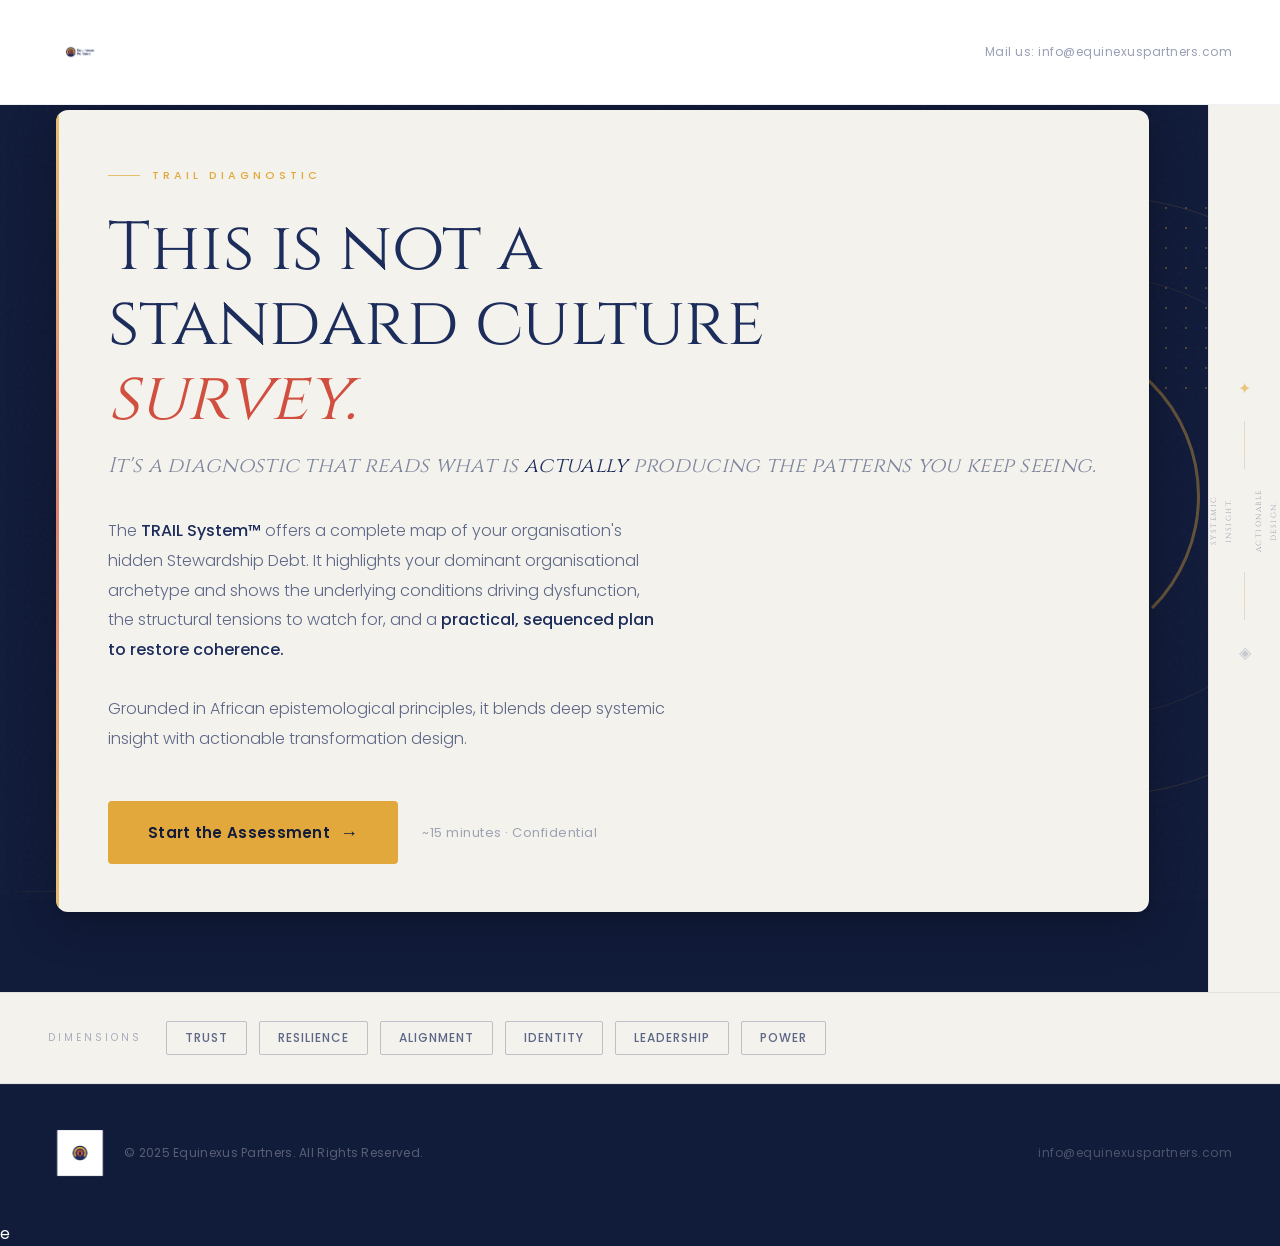
==== commit 3308f455: "Update index.html" ====
--- a/index.html
+++ b/index.html
@@ -929,8 +929,9 @@
 <!-- TOP BAR -->
 <header class="topbar">
   <div class="topbar-logo">
-    <img src="media/Equinexuslogo-SoftIvory-Support.png" alt="Equinexus Partners" class="footer-logo" style="height:48px;width:auto;display:block;border-radius:6px;">
-  <div class="topbar-contact"><a href="mailto:info@equinexuspartners.com">info@equinexuspartners.com</a></div>
+    <img src="media/Equinexuslogo-SoftIvory-Support.png" alt="Equinexus Partners" class="footer-logo" style="height:80px;width:auto;display:block;border-radius:6px;">
+  </div>
+  <div class="topbar-contact">Mail us: <a href="mailto:info@equinexuspartners.com">info@equinexuspartners.com</a></div>
 </header>
 
 <!-- HERO -->
@@ -948,7 +949,7 @@
   <!-- MAIN CONTENT -->
   <div class="hero-content">
     <div class="hero-ivory-band">
-      <div class="hero-eyebrow">Diagnostic Instrument</div>
+      <div class="hero-eyebrow">TRAIL Diagnostic</div>
       <h1 class="hero-headline">
         This is not a<br>
         standard culture<br>
@@ -999,7 +1000,7 @@
 <!-- FOOTER -->
 <footer class="footer">
   <div class="footer-left">
-    <img src="media/logoSoftIvory-Support.png" alt="Equinexus Partners" class="footer-logo" style="height:48px;width:auto;display:block;border-radius:6px;">
+    <img src="media/logoSoftIvory-Support.png" alt="Equinexus Partners" class="footer-logo" style="height:80px;width:auto;display:block;border-radius:6px;">
       <span class="footer-copyright">&copy; 2025 Equinexus Partners. All Rights Reserved.</span>
   </div>
   <div class="footer-links">
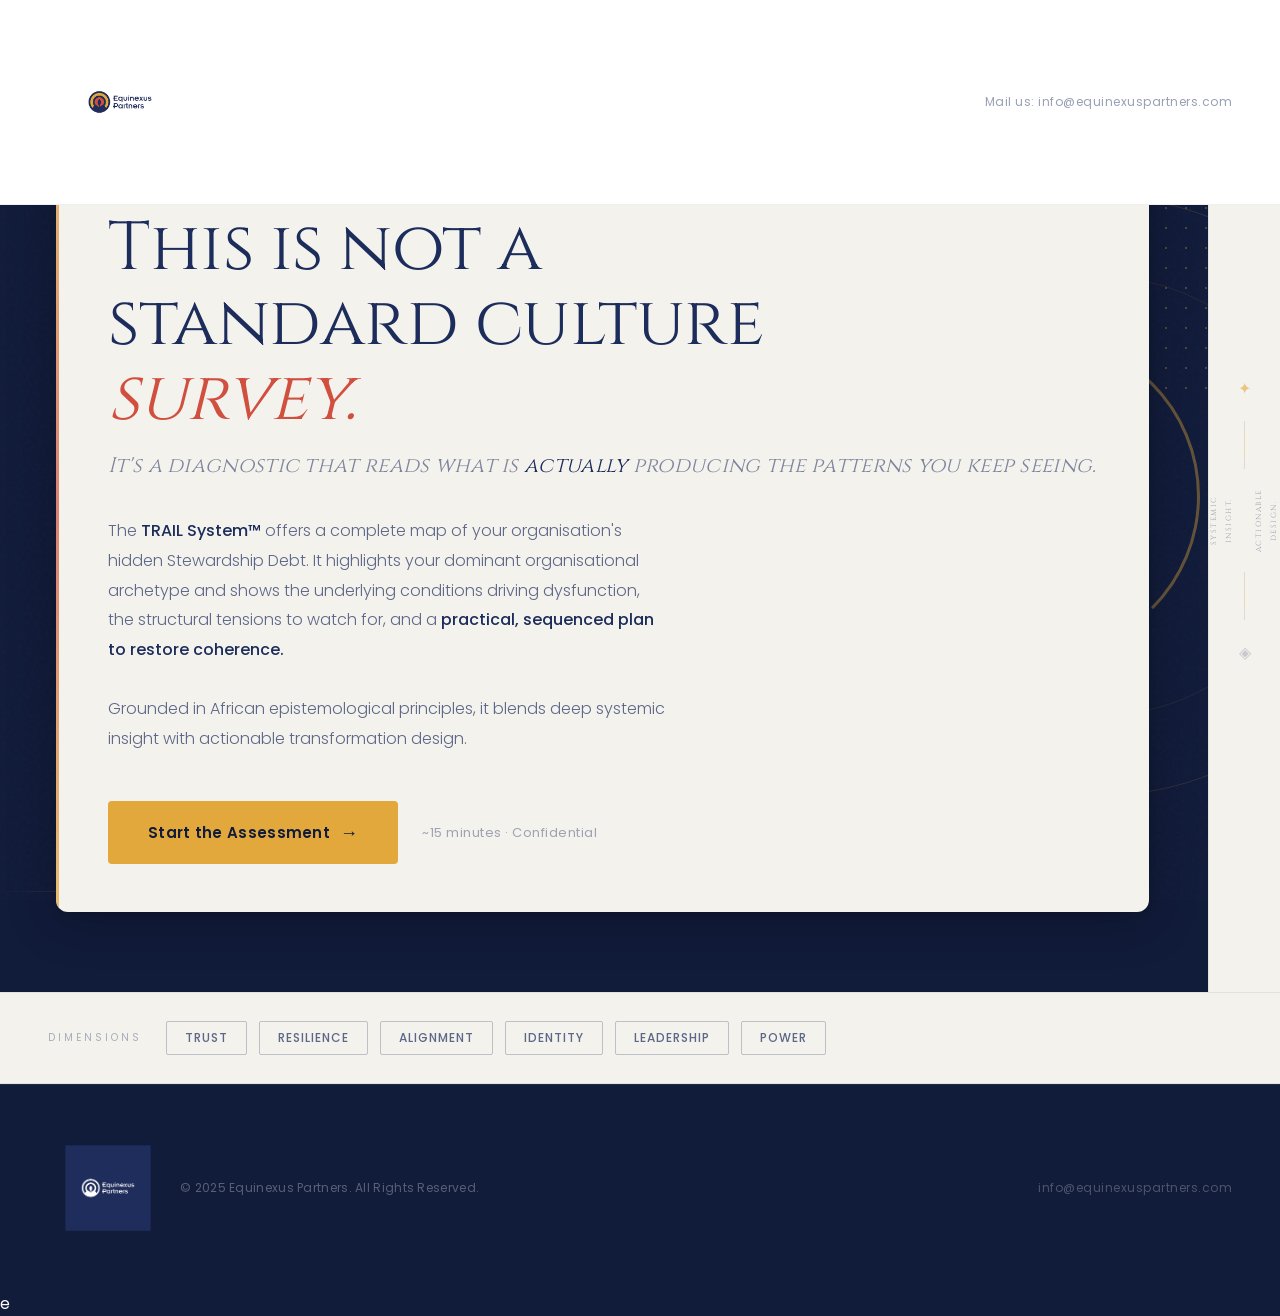
==== commit f19a0eeb: "Update index.html" ====
--- a/index.html
+++ b/index.html
@@ -929,7 +929,7 @@
 <!-- TOP BAR -->
 <header class="topbar">
   <div class="topbar-logo">
-    <img src="media/Equinexuslogo-SoftIvory-Support.png" alt="Equinexus Partners" class="footer-logo" style="height:80px;width:auto;display:block;border-radius:6px;">
+    <img src="media/Equinexuslogo-SoftIvory-Support.png" alt="Equinexus Partners" class="footer-logo" style="height:180px;width:auto;display:block;border-radius:6px;">
   </div>
   <div class="topbar-contact">Mail us: <a href="mailto:info@equinexuspartners.com">info@equinexuspartners.com</a></div>
 </header>
@@ -1000,7 +1000,7 @@
 <!-- FOOTER -->
 <footer class="footer">
   <div class="footer-left">
-    <img src="media/logoSoftIvory-Support.png" alt="Equinexus Partners" class="footer-logo" style="height:80px;width:auto;display:block;border-radius:6px;">
+    <img src="media/Equinexuslogo deepindigo-Anchor.png" alt="Equinexus Partners" class="footer-logo" style="height:150px;width:auto;display:block;border-radius:6px;">
       <span class="footer-copyright">&copy; 2025 Equinexus Partners. All Rights Reserved.</span>
   </div>
   <div class="footer-links">
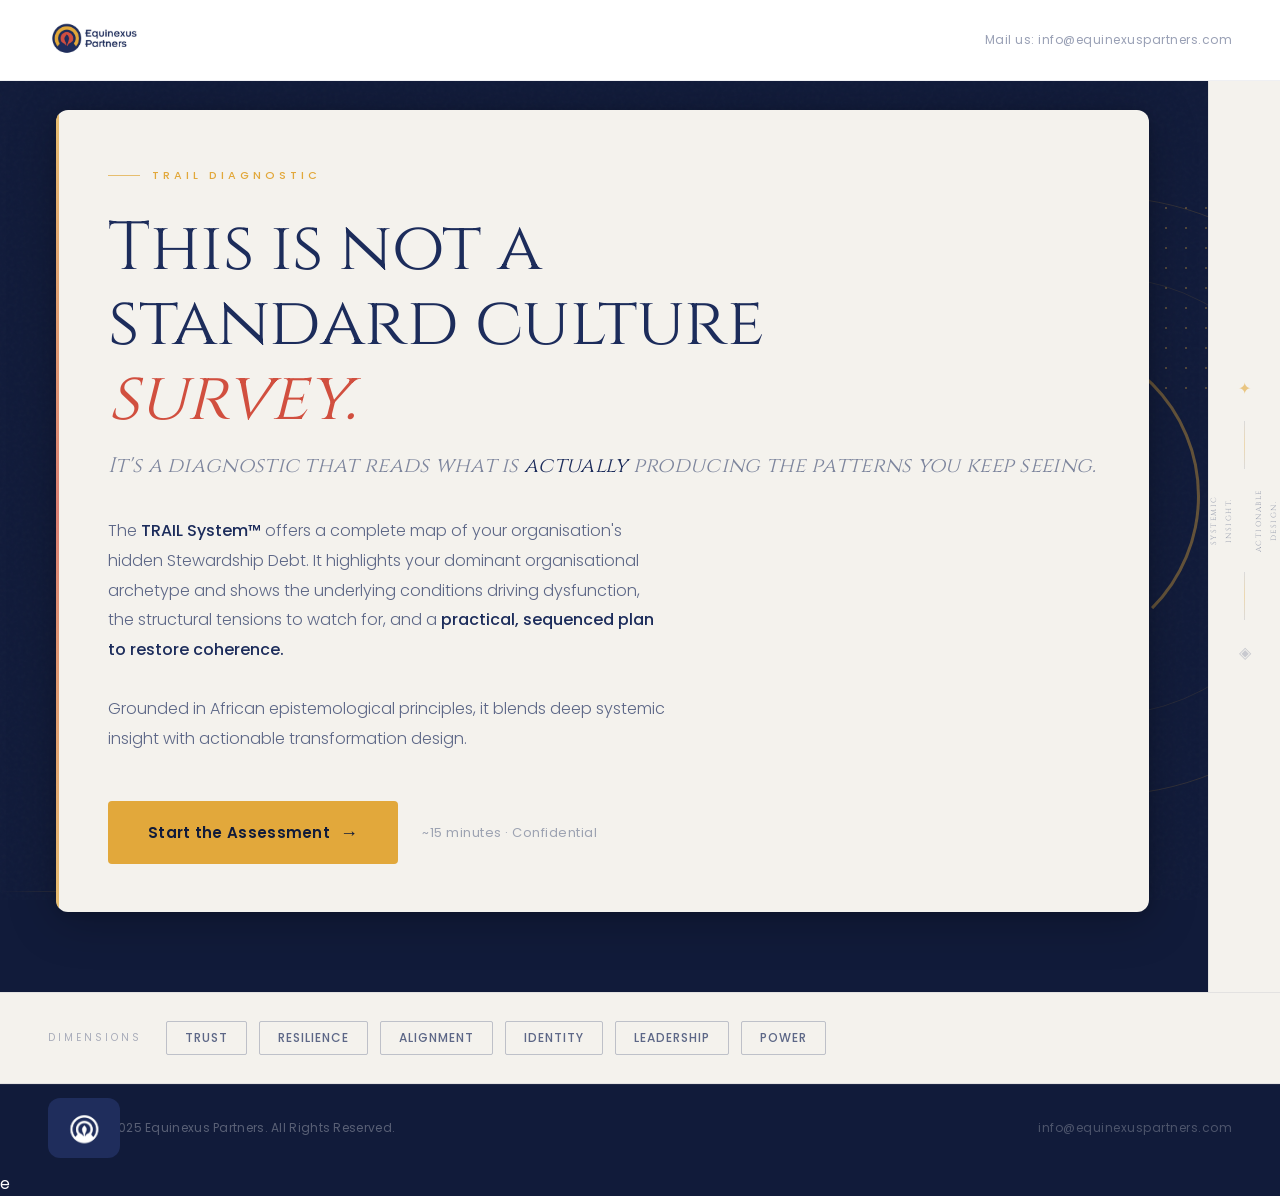
==== commit 78933f79: "report structure" ====
--- a/index.html
+++ b/index.html
@@ -60,7 +60,7 @@
   }
 
   .topbar-logo-img {
-    height: 60px;
+    height: 50px;
     width: auto;
     display: block;
     /* No blend mode - logo PNG has white bg, topbar is white too */
@@ -73,7 +73,7 @@
   }
 
   .footer-logo-img {
-    height: 48px;
+    height: 50px;
     width: auto;
     display: block;
     border-radius: 6px;
@@ -881,7 +881,7 @@
   /* ── RESPONSIVE: TABLET (≤900px) ── */
   @media (max-width: 900px) {
     .topbar { padding: 14px 28px; }
-    .topbar-logo-img { height: 46px; }
+    .topbar-logo-img { height: 40px; }
     .hero { flex-direction: column; min-height: auto; }
     .hero-right-col { display: none; }
     .hero-content { padding: 96px 28px 60px 28px; max-width: 100%; }
@@ -889,14 +889,14 @@
     .hero-ivory-band { padding: 40px 36px; }
     .dimensions-strip { padding: 20px 28px; gap: 12px; flex-wrap: wrap; }
     .footer { padding: 24px 28px; }
-    .footer-logo-img { height: 40px; }
+    .footer-logo-img { height: 100px; }
     .geo-circle-1, .geo-circle-2, .geo-arc, .geo-dot-grid, .glow-orb { display: none; }
   }
 
   /* ── RESPONSIVE: MOBILE (≤600px) ── */
   @media (max-width: 600px) {
     .topbar { padding: 12px 20px; }
-    .topbar-logo-img { height: 38px; }
+    .topbar-logo-img { height: 40px; }
     .topbar-contact { display: none; }
     .hero-content { padding: 80px 20px 48px 20px; }
     .hero-headline { font-size: 30px; }
@@ -911,7 +911,7 @@
     .dim-tag { font-size: 10px; padding: 5px 12px; }
     .footer { padding: 20px; flex-direction: column; align-items: flex-start; gap: 14px; }
     .footer-left { gap: 10px; flex-wrap: wrap; }
-    .footer-logo-img { height: 32px; }
+    .footer-logo-img { height:40px; }
     .footer-copyright { font-size: 11px; }
   }
 
@@ -927,9 +927,9 @@
 <body>
 
 <!-- TOP BAR -->
-<header class="topbar">
+<header class="topbar" style="padding: 20px 48px;">
   <div class="topbar-logo">
-    <img src="media/Equinexuslogo-SoftIvory-Support.png" alt="Equinexus Partners" class="footer-logo" style="height:180px;width:auto;display:block;border-radius:6px;">
+    <img src="media/Equinexuslogo-SoftIvory-Support.png" alt="Equinexus Partners" class="topbar-logo-img" style="height:40px;width:auto;display:block;transform:scale(2);transform-origin:left center;">
   </div>
   <div class="topbar-contact">Mail us: <a href="mailto:info@equinexuspartners.com">info@equinexuspartners.com</a></div>
 </header>
@@ -1000,7 +1000,7 @@
 <!-- FOOTER -->
 <footer class="footer">
   <div class="footer-left">
-    <img src="media/Equinexuslogo deepindigo-Anchor.png" alt="Equinexus Partners" class="footer-logo" style="height:150px;width:auto;display:block;border-radius:6px;">
+    <img src="media/Logodeepindigo-Archor.png" alt="Equinexus Partners" class="footer-logo-img" style="height:30px;width:auto;display:block;transform:scale(2);transform-origin:left center;">
       <span class="footer-copyright">&copy; 2025 Equinexus Partners. All Rights Reserved.</span>
   </div>
   <div class="footer-links">
